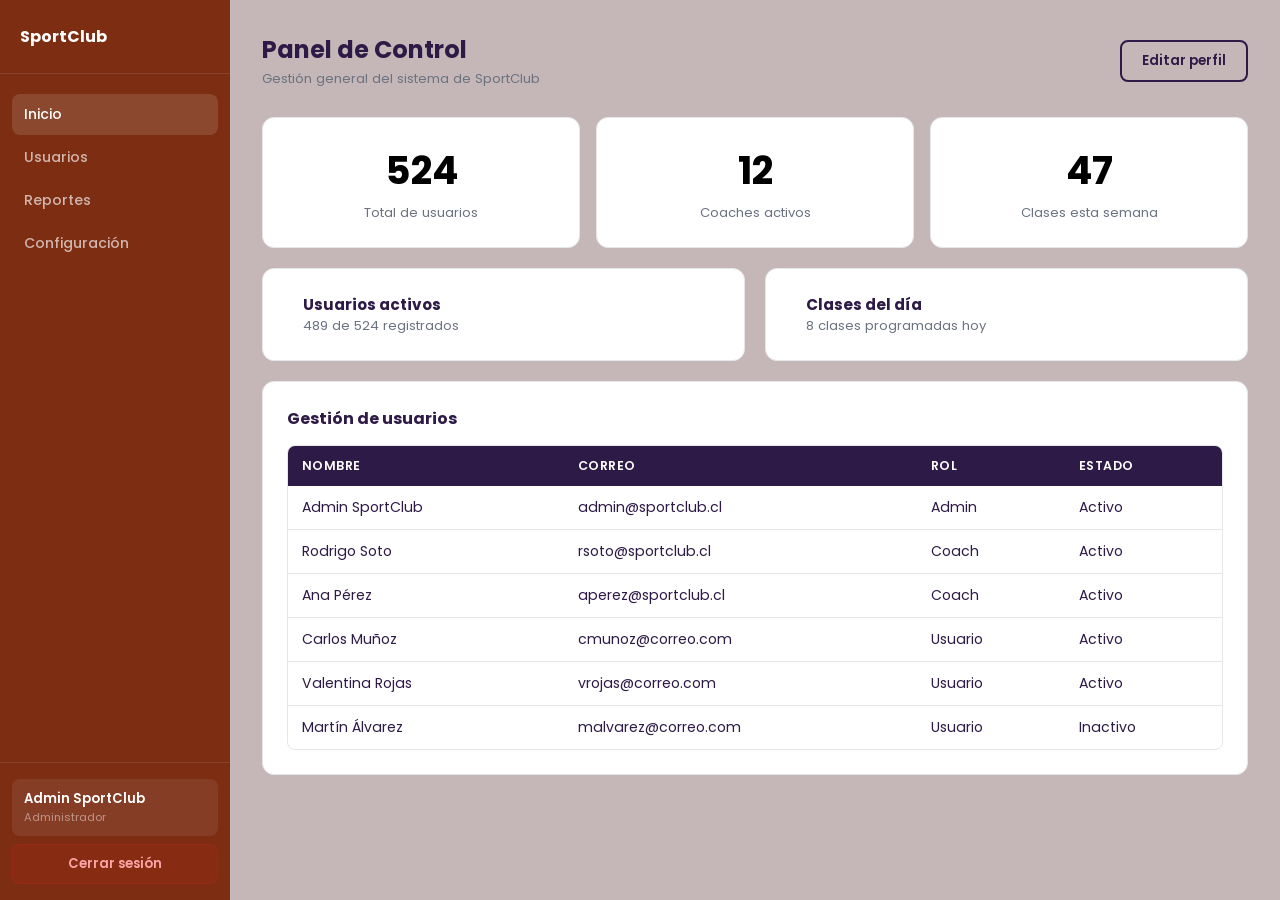
==== dashboard-admin.html @ 65fb562d "Muevo archivos a la raiz" ====
<!DOCTYPE html>
<html lang="es">
<head>
  <meta charset="UTF-8" />
  <meta name="viewport" content="width=device-width, initial-scale=1.0" />
  <title>SportClub – Administrador</title>
  <link rel="stylesheet" href="css/styles.css" />
  <style>
    .sidebar { background: #7C2D12; }
    .main    { background: #c5b7b7; }
  </style>
</head>
<body>

  <div class="dash-wrapper">

    <!-- barra lateral -->
    <aside class="sidebar">
      <div class="sidebar-logo">
        <span class="sidebar-logo-name">SportClub</span>
      </div>

      <nav class="sidebar-nav">
        <ul>
          <li><a href="#" class="active">Inicio</a></li>
          <li><a href="#usuarios">Usuarios</a></li>
          <li><a href="#reportes">Reportes</a></li>
          <li><a href="#configuracion">Configuración</a></li>
        </ul>
      </nav>

      <div class="sidebar-footer">
        <div class="sidebar-user">
          
          <div>
            <div class="sidebar-name">Admin SportClub</div>
            <div class="sidebar-role">Administrador</div>
          </div>
        </div>
        <a href="login.html" class="sidebar-logout"> Cerrar sesión</a>
      </div>
    </aside>

    <!-- principal -->
    <main class="main">

      <header class="page-header">
        <div>
          <h1 class="page-title">Panel de Control</h1>
          <p class="page-sub">Gestión general del sistema de SportClub</p>
        </div>
        <a href="#" class="btn btn-outline" style="font-size:0.85rem;padding:9px 20px;"> Editar perfil</a>
      </header>

      <!-- estadisticas simplecitas -->
      <div class="grid-3" style="margin-bottom:20px;" id="reportes">
        <div class="card" style="text-align:center;">
          <div style="font-size:2.4rem;font-weight:700;color:#000000;">524</div>
          <div style="font-size:0.82rem;color:var(--gray);margin-top:4px;">Total de usuarios</div>
        </div>
        <div class="card" style="text-align:center;">
          <div style="font-size:2.4rem;font-weight:700;color:#000000;">12</div>
          <div style="font-size:0.82rem;color:var(--gray);margin-top:4px;">Coaches activos</div>
        </div>
        <div class="card" style="text-align:center;">
          <div style="font-size:2.4rem;font-weight:700;color:#000000;">47</div>
          <div style="font-size:0.82rem;color:var(--gray);margin-top:4px;">Clases esta semana</div>
        </div>
      </div>

      <!-- informacion -->
      <div class="grid-2" style="margin-bottom:20px;">
        <div class="card" style="display:flex;align-items:center;gap:16px;">
          <div style="font-size:2rem;"></div>
          <div>
            <div style="font-weight:700;font-size:0.95rem;">Usuarios activos</div>
            <div style="font-size:0.82rem;color:var(--gray);">489 de 524 registrados</div>
          </div>
        </div>
        <div class="card" style="display:flex;align-items:center;gap:16px;">
          <div style="font-size:2rem;"></div>
          <div>
            <div style="font-weight:700;font-size:0.95rem;">Clases del día</div>
            <div style="font-size:0.82rem;color:var(--gray);">8 clases programadas hoy</div>
          </div>
        </div>
      </div>

      <!-- gestion de usuarios -->
      <section class="card" id="usuarios">
        <h2 class="section-title">Gestión de usuarios</h2>
        <div style="border-radius:8px;overflow:hidden;border:1px solid var(--border);">
          <table>
            <thead>
              <tr>
                <th>Nombre</th>
                <th>Correo</th>
                <th>Rol</th>
                <th>Estado</th>
              </tr>
            </thead>
            <tbody>
              <tr>
                <td>Admin SportClub</td>
                <td>admin@sportclub.cl</td>
                <td><span class=>Admin</span></td>
                <td><span class=>Activo</span></td>
              </tr>
              <tr>
                <td>Rodrigo Soto</td>
                <td>rsoto@sportclub.cl</td>
                <td><span class=>Coach</span></td>
                <td><span class=>Activo</span></td>
              </tr>
              <tr>
                <td>Ana Pérez</td>
                <td>aperez@sportclub.cl</td>
                <td><span class=>Coach</span></td>
                <td><span class=>Activo</span></td>
              </tr>
              <tr>
                <td>Carlos Muñoz</td>
                <td>cmunoz@correo.com</td>
                <td><span class=>Usuario</span></td>
                <td><span class=>Activo</span></td>
              </tr>
              <tr>
                <td>Valentina Rojas</td>
                <td>vrojas@correo.com</td>
                <td><span class=>Usuario</span></td>
                <td><span class=>Activo</span></td>
              </tr>
              <tr>
                <td>Martín Álvarez</td>
                <td>malvarez@correo.com</td>
                <td><span class=>Usuario</span></td>
                <td><span class=>Inactivo</span></td>
              </tr>
            </tbody>
          </table>
        </div>
      </section>

    </main>
  </div>

</body>
</html>
---- css/styles.css ----
/* ===== SPORTCLUB – ESTILOS GLOBALES ===== */
@import url('https://fonts.googleapis.com/css2?family=Poppins:wght@300;400;500;600;700&display=swap');

:root {
  --primary: #2E1A47;
  --accent:  #F2B705;
  --white:   #FFFFFF;
  --bg:      #F7F5FB;
  --gray:    #6B7280;
  --border:  #E5E7EB;
  --radius:  12px;
}

*, *::before, *::after { box-sizing: border-box; margin: 0; padding: 0; }

body {
  font-family: 'Poppins', sans-serif;
  background: var(--bg);
  color: var(--primary);
  min-height: 100vh;
}

a { text-decoration: none; color: inherit; }
ul { list-style: none; }

/* ===== BOTONES ===== */
.btn {
  display: inline-block;
  padding: 11px 26px;
  border-radius: 8px;
  font-family: 'Poppins', sans-serif;
  font-size: 0.9rem;
  font-weight: 600;
  cursor: pointer;
  border: none;
  transition: opacity 0.2s, transform 0.2s;
}
.btn:hover { opacity: 0.88; transform: translateY(-1px); }

.btn-primary  { background: var(--accent); color: var(--primary); }
.btn-outline  { background: transparent; color: var(--primary); border: 2px solid var(--primary); }
.btn-white    { background: var(--white); color: var(--primary); }
.btn-danger   { background: #dc2626; color: white; }

/* ===== TARJETA SIMPLE ===== */
.card {
  background: var(--white);
  border-radius: var(--radius);
  border: 1px solid var(--border);
  padding: 24px;
}

/* ===== FORMULARIO ===== */
.form-group { display: flex; flex-direction: column; gap: 6px; }

.form-group label {
  font-size: 0.82rem;
  font-weight: 600;
  color: var(--primary);
}

.form-group input,
.form-group select {
  padding: 11px 14px;
  border: 1.5px solid var(--border);
  border-radius: 8px;
  font-family: 'Poppins', sans-serif;
  font-size: 0.9rem;
  color: var(--primary);
  background: var(--white);
  outline: none;
  transition: border-color 0.2s;
}
.form-group input:focus,
.form-group select:focus { border-color: var(--accent); }

/* ===== LAYOUT AUTH ===== */
.auth-page {
  min-height: 100vh;
  display: flex;
  align-items: center;
  justify-content: center;
  background: var(--bg);
  padding: 24px;
}

.auth-box {
  background: var(--white);
  border-radius: var(--radius);
  border: 1px solid var(--border);
  padding: 40px 36px;
  width: 100%;
  max-width: 420px;
}

.auth-logo {
  display: flex;
  align-items: center;
  gap: 10px;
  margin-bottom: 28px;
}
.auth-logo-mark {
  width: 38px; height: 38px;
  background: var(--primary);
  border-radius: 8px;
  display: flex; align-items: center; justify-content: center;
  color: var(--accent);
  font-weight: 700;
  font-size: 0.95rem;
  letter-spacing: 0.02em;
}
.auth-logo-name { font-size: 1.15rem; font-weight: 700; color: var(--primary); }

.auth-title { font-size: 1.4rem; font-weight: 700; margin-bottom: 4px; }
.auth-subtitle { font-size: 0.85rem; color: var(--gray); margin-bottom: 24px; }

.auth-form { display: flex; flex-direction: column; gap: 16px; }

.auth-links {
  display: flex;
  flex-direction: column;
  align-items: center;
  gap: 8px;
  margin-top: 4px;
}
.auth-links a { font-size: 0.83rem; color: var(--gray); }
.auth-links a span { color: var(--primary); font-weight: 600; }
.auth-links a:hover { color: var(--primary); }

/* ===== LAYOUT DASHBOARD ===== */
.dash-wrapper { display: flex; min-height: 100vh; }

.sidebar {
  width: 230px;
  min-height: 100vh;
  display: flex;
  flex-direction: column;
  position: sticky;
  top: 0;
  height: 100vh;
  flex-shrink: 0;
}

.sidebar-logo {
  padding: 24px 20px;
  display: flex;
  align-items: center;
  gap: 10px;
  border-bottom: 1px solid rgba(255,255,255,0.1);
}
.sidebar-logo-mark {
  width: 34px; height: 34px;
  background: var(--accent);
  border-radius: 7px;
  display: flex; align-items: center; justify-content: center;
  font-weight: 700; font-size: 0.85rem;
  color: var(--primary);
  flex-shrink: 0;
}
.sidebar-logo-name { font-size: 1rem; font-weight: 700; color: white; }

.sidebar-nav { flex: 1; padding: 20px 12px; }
.sidebar-nav ul { display: flex; flex-direction: column; gap: 2px; }
.sidebar-nav a {
  display: flex;
  align-items: center;
  gap: 10px;
  padding: 10px 12px;
  border-radius: 8px;
  color: rgba(255,255,255,0.65);
  font-size: 0.88rem;
  font-weight: 500;
  transition: background 0.2s, color 0.2s;
}
.sidebar-nav a:hover,
.sidebar-nav a.active {
  background: rgba(255,255,255,0.12);
  color: white;
}

.sidebar-footer {
  padding: 16px 12px;
  border-top: 1px solid rgba(255,255,255,0.1);
  display: flex;
  flex-direction: column;
  gap: 8px;
}
.sidebar-user {
  display: flex; align-items: center; gap: 10px;
  padding: 10px 12px;
  background: rgba(255,255,255,0.08);
  border-radius: 8px;
}
.sidebar-avatar {
  width: 32px; height: 32px;
  border-radius: 50%;
  background: var(--accent);
  display: flex; align-items: center; justify-content: center;
  font-size: 0.75rem; font-weight: 700;
  color: var(--primary);
  flex-shrink: 0;
}
.sidebar-name { font-size: 0.82rem; font-weight: 600; color: white; }
.sidebar-role { font-size: 0.7rem; color: rgba(255,255,255,0.45); }

.sidebar-logout {
  display: flex; align-items: center; justify-content: center; gap: 6px;
  padding: 9px;
  border-radius: 8px;
  background: rgba(220,38,38,0.12);
  color: #fca5a5;
  font-size: 0.82rem;
  font-weight: 600;
  border: 1px solid rgba(220,38,38,0.18);
  transition: background 0.2s;
}
.sidebar-logout:hover { background: rgba(220,38,38,0.25); color: white; }

/* ===== MAIN ===== */
.main { flex: 1; padding: 32px; overflow-y: auto; }

.page-header {
  display: flex;
  align-items: center;
  justify-content: space-between;
  margin-bottom: 28px;
  flex-wrap: wrap;
  gap: 12px;
}
.page-title { font-size: 1.5rem; font-weight: 700; }
.page-sub { font-size: 0.82rem; color: var(--gray); margin-top: 2px; }

/* ===== GRIDS ===== */
.grid-2 { display: grid; grid-template-columns: 1fr 1fr; gap: 20px; }
.grid-3 { display: grid; grid-template-columns: repeat(3, 1fr); gap: 16px; }

/* ===== SECTION TITLE ===== */
.section-title {
  font-size: 1rem;
  font-weight: 700;
  margin-bottom: 14px;
  color: var(--primary);
}

/* ===== TABLE ===== */
table { width: 100%; border-collapse: collapse; }
thead tr { background: var(--primary); }
thead th {
  padding: 11px 14px;
  text-align: left;
  font-size: 0.78rem;
  font-weight: 600;
  color: white;
  letter-spacing: 0.04em;
  text-transform: uppercase;
}
tbody tr { border-bottom: 1px solid var(--border); }
tbody tr:last-child { border-bottom: none; }
tbody td { padding: 11px 14px; font-size: 0.88rem; }

/* ===== BADGE ===== */
.badge {
  display: inline-block;
  padding: 3px 10px;
  border-radius: 50px;
  font-size: 0.72rem;
  font-weight: 600;
}
.badge-green  { background: #dcfce7; color: #166534; }
.badge-blue   { background: #dbeafe; color: #1e40af; }
.badge-red    { background: #fee2e2; color: #991b1b; }
.badge-yellow { background: #fef9c3; color: #713f12; }

/* ===== LIST ITEMS ===== */
.list-item {
  display: flex;
  align-items: center;
  gap: 12px;
  padding: 12px 0;
  border-bottom: 1px solid var(--border);
  font-size: 0.88rem;
}
.list-item:last-child { border-bottom: none; }
.list-dot {
  width: 8px; height: 8px;
  border-radius: 50%;
  background: var(--accent);
  flex-shrink: 0;
}
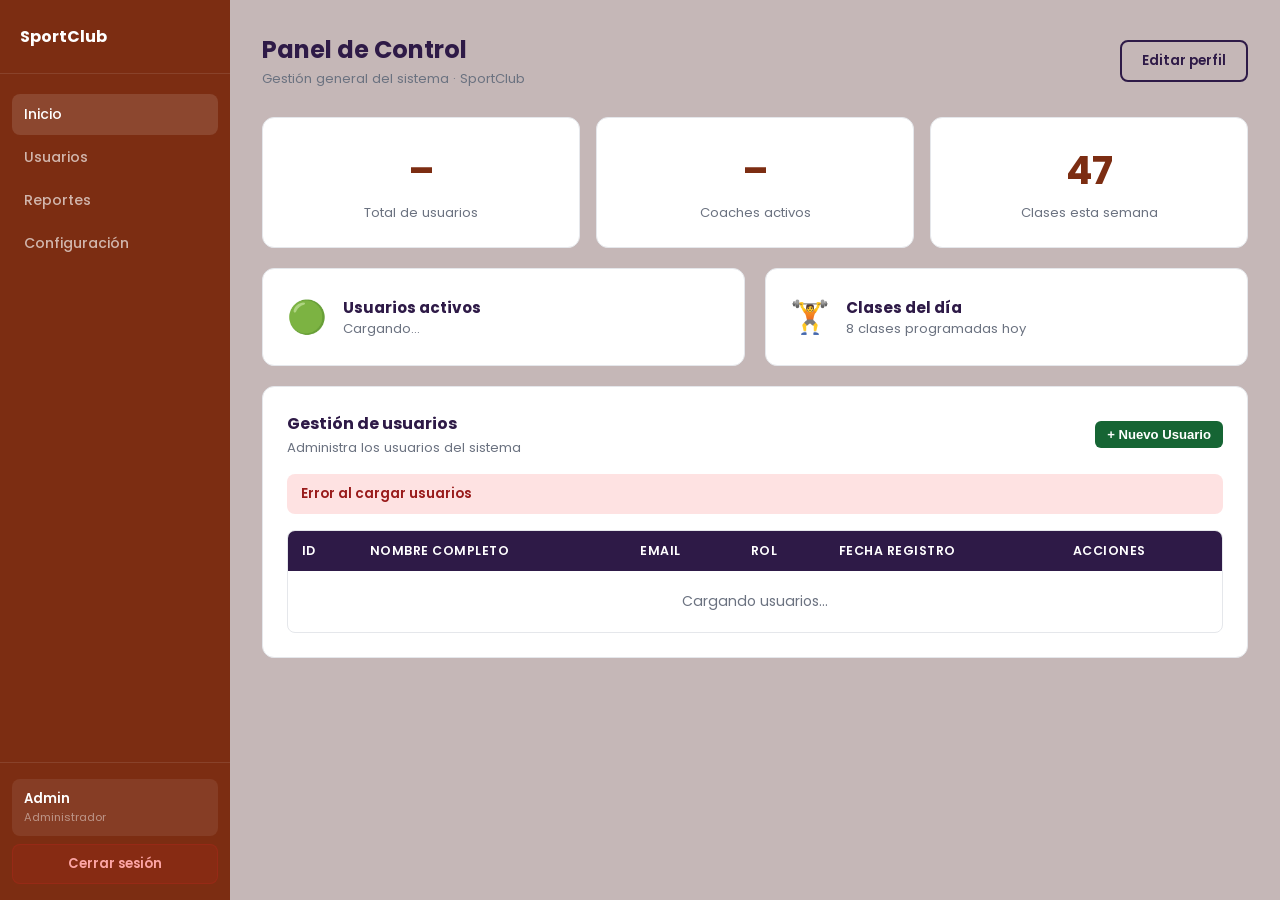
==== commit 0e4e6638: "feat: login API, registro, CRUD admin y perfil de usuario" ====
--- a/dashboard-admin.html
+++ b/dashboard-admin.html
@@ -8,18 +8,60 @@
   <style>
     .sidebar { background: #7C2D12; }
     .main    { background: #c5b7b7; }
+
+    .btn-blue   { background: #1A56A0; color: white; border: none; padding: 6px 12px; border-radius: 6px; cursor: pointer; font-size: 0.82rem; font-weight: 600; }
+    .btn-red    { background: #dc2626; color: white; border: none; padding: 6px 12px; border-radius: 6px; cursor: pointer; font-size: 0.82rem; font-weight: 600; }
+    .btn-green  { background: #166534; color: white; border: none; padding: 6px 12px; border-radius: 6px; cursor: pointer; font-size: 0.82rem; font-weight: 600; }
+
+    .badge-user  { background: #dcfce7; color: #166534; padding: 3px 10px; border-radius: 50px; font-size: 0.75rem; font-weight: 600; }
+    .badge-coach { background: #dbeafe; color: #1e40af; padding: 3px 10px; border-radius: 50px; font-size: 0.75rem; font-weight: 600; }
+    .badge-admin { background: #fee2e2; color: #991b1b; padding: 3px 10px; border-radius: 50px; font-size: 0.75rem; font-weight: 600; }
+
+    .input-error { border-color: #dc2626 !important; }
+    .error-msg   { color: #dc2626; font-size: 0.75rem; margin-top: 4px; display: none; }
+
+    /* MODAL */
+    .modal-overlay {
+      display: none;
+      position: fixed; inset: 0;
+      background: rgba(0,0,0,0.5);
+      z-index: 100;
+      align-items: center;
+      justify-content: center;
+    }
+    .modal-overlay.active { display: flex; }
+    .modal {
+      background: white;
+      border-radius: 12px;
+      padding: 32px;
+      width: 100%;
+      max-width: 480px;
+    }
+    .modal h3 { font-size: 1.1rem; font-weight: 700; margin-bottom: 20px; }
+    .modal-form { display: flex; flex-direction: column; gap: 14px; }
+    .modal-actions { display: flex; gap: 10px; justify-content: flex-end; margin-top: 8px; }
+
+    .feedback {
+      padding: 10px 14px;
+      border-radius: 8px;
+      font-size: 0.85rem;
+      font-weight: 600;
+      display: none;
+      margin-bottom: 16px;
+    }
+    .feedback.success { background: #dcfce7; color: #166534; display: block; }
+    .feedback.error   { background: #fee2e2; color: #991b1b; display: block; }
   </style>
 </head>
 <body>
 
   <div class="dash-wrapper">
 
-    <!-- barra lateral -->
+    <!-- SIDEBAR -->
     <aside class="sidebar">
       <div class="sidebar-logo">
         <span class="sidebar-logo-name">SportClub</span>
       </div>
-
       <nav class="sidebar-nav">
         <ul>
           <li><a href="#" class="active">Inicio</a></li>
@@ -28,57 +70,55 @@
           <li><a href="#configuracion">Configuración</a></li>
         </ul>
       </nav>
-
       <div class="sidebar-footer">
         <div class="sidebar-user">
-          
           <div>
-            <div class="sidebar-name">Admin SportClub</div>
+            <div class="sidebar-name" id="adminName">Admin</div>
             <div class="sidebar-role">Administrador</div>
           </div>
         </div>
-        <a href="login.html" class="sidebar-logout"> Cerrar sesión</a>
+        <a href="login.html" class="sidebar-logout" onclick="logout()">Cerrar sesión</a>
       </div>
     </aside>
 
-    <!-- principal -->
+    <!-- MAIN -->
     <main class="main">
 
       <header class="page-header">
         <div>
           <h1 class="page-title">Panel de Control</h1>
-          <p class="page-sub">Gestión general del sistema de SportClub</p>
-        </div>
-        <a href="#" class="btn btn-outline" style="font-size:0.85rem;padding:9px 20px;"> Editar perfil</a>
+          <p class="page-sub">Gestión general del sistema · SportClub</p>
+        </div>
+        <a href="#" class="btn btn-outline" style="font-size:0.85rem;padding:9px 20px;">Editar perfil</a>
       </header>
 
-      <!-- estadisticas simplecitas -->
+      <!-- ESTADÍSTICAS -->
       <div class="grid-3" style="margin-bottom:20px;" id="reportes">
         <div class="card" style="text-align:center;">
-          <div style="font-size:2.4rem;font-weight:700;color:#000000;">524</div>
+          <div style="font-size:2.4rem;font-weight:700;color:#7C2D12;" id="totalUsuarios">–</div>
           <div style="font-size:0.82rem;color:var(--gray);margin-top:4px;">Total de usuarios</div>
         </div>
         <div class="card" style="text-align:center;">
-          <div style="font-size:2.4rem;font-weight:700;color:#000000;">12</div>
+          <div style="font-size:2.4rem;font-weight:700;color:#7C2D12;" id="totalCoaches">–</div>
           <div style="font-size:0.82rem;color:var(--gray);margin-top:4px;">Coaches activos</div>
         </div>
         <div class="card" style="text-align:center;">
-          <div style="font-size:2.4rem;font-weight:700;color:#000000;">47</div>
+          <div style="font-size:2.4rem;font-weight:700;color:#7C2D12;">47</div>
           <div style="font-size:0.82rem;color:var(--gray);margin-top:4px;">Clases esta semana</div>
         </div>
       </div>
 
-      <!-- informacion -->
+      <!-- CARDS INFORMATIVAS -->
       <div class="grid-2" style="margin-bottom:20px;">
         <div class="card" style="display:flex;align-items:center;gap:16px;">
-          <div style="font-size:2rem;"></div>
+          <div style="font-size:2rem;">🟢</div>
           <div>
             <div style="font-weight:700;font-size:0.95rem;">Usuarios activos</div>
-            <div style="font-size:0.82rem;color:var(--gray);">489 de 524 registrados</div>
+            <div style="font-size:0.82rem;color:var(--gray);" id="usuariosActivos">Cargando...</div>
           </div>
         </div>
         <div class="card" style="display:flex;align-items:center;gap:16px;">
-          <div style="font-size:2rem;"></div>
+          <div style="font-size:2rem;">🏋️</div>
           <div>
             <div style="font-weight:700;font-size:0.95rem;">Clases del día</div>
             <div style="font-size:0.82rem;color:var(--gray);">8 clases programadas hoy</div>
@@ -86,56 +126,33 @@
         </div>
       </div>
 
-      <!-- gestion de usuarios -->
+      <!-- GESTIÓN DE USUARIOS -->
       <section class="card" id="usuarios">
-        <h2 class="section-title">Gestión de usuarios</h2>
+        <div style="display:flex;align-items:center;justify-content:space-between;margin-bottom:16px;">
+          <div>
+            <h2 class="section-title" style="margin-bottom:2px;">Gestión de usuarios</h2>
+            <p style="font-size:0.82rem;color:var(--gray);">Administra los usuarios del sistema</p>
+          </div>
+          <button class="btn-green" onclick="abrirModalCrear()">+ Nuevo Usuario</button>
+        </div>
+
+        <!-- Feedback -->
+        <div id="feedback" class="feedback"></div>
+
         <div style="border-radius:8px;overflow:hidden;border:1px solid var(--border);">
           <table>
             <thead>
               <tr>
-                <th>Nombre</th>
-                <th>Correo</th>
+                <th>ID</th>
+                <th>Nombre completo</th>
+                <th>Email</th>
                 <th>Rol</th>
-                <th>Estado</th>
+                <th>Fecha registro</th>
+                <th>Acciones</th>
               </tr>
             </thead>
-            <tbody>
-              <tr>
-                <td>Admin SportClub</td>
-                <td>admin@sportclub.cl</td>
-                <td><span class=>Admin</span></td>
-                <td><span class=>Activo</span></td>
-              </tr>
-              <tr>
-                <td>Rodrigo Soto</td>
-                <td>rsoto@sportclub.cl</td>
-                <td><span class=>Coach</span></td>
-                <td><span class=>Activo</span></td>
-              </tr>
-              <tr>
-                <td>Ana Pérez</td>
-                <td>aperez@sportclub.cl</td>
-                <td><span class=>Coach</span></td>
-                <td><span class=>Activo</span></td>
-              </tr>
-              <tr>
-                <td>Carlos Muñoz</td>
-                <td>cmunoz@correo.com</td>
-                <td><span class=>Usuario</span></td>
-                <td><span class=>Activo</span></td>
-              </tr>
-              <tr>
-                <td>Valentina Rojas</td>
-                <td>vrojas@correo.com</td>
-                <td><span class=>Usuario</span></td>
-                <td><span class=>Activo</span></td>
-              </tr>
-              <tr>
-                <td>Martín Álvarez</td>
-                <td>malvarez@correo.com</td>
-                <td><span class=>Usuario</span></td>
-                <td><span class=>Inactivo</span></td>
-              </tr>
+            <tbody id="usersTableBody">
+              <tr><td colspan="6" style="text-align:center;color:var(--gray);padding:20px;">Cargando usuarios...</td></tr>
             </tbody>
           </table>
         </div>
@@ -144,5 +161,271 @@
     </main>
   </div>
 
+  <!-- MODAL CREAR / EDITAR -->
+  <div class="modal-overlay" id="modalOverlay">
+    <div class="modal">
+      <h3 id="modalTitle">Nuevo Usuario</h3>
+      <div class="modal-form">
+        <input type="hidden" id="modalUserId" />
+
+        <div class="form-group">
+          <label>Nombre completo</label>
+          <input type="text" id="modalNombre" placeholder="Nombre completo" />
+          <span class="error-msg" id="err-nombre">El nombre es obligatorio</span>
+        </div>
+
+        <div class="form-group">
+          <label>Email</label>
+          <input type="email" id="modalEmail" placeholder="correo@ejemplo.com" />
+          <span class="error-msg" id="err-email">Email inválido</span>
+        </div>
+
+        <div class="form-group">
+          <label>Rol</label>
+          <select id="modalRol">
+            <option value="user">Usuario</option>
+            <option value="coach">Coach</option>
+            <option value="admin">Admin</option>
+          </select>
+        </div>
+
+        <div class="form-group" id="passwordField">
+          <label>Contraseña</label>
+          <input type="password" id="modalPassword" placeholder="Mínimo 8 caracteres" />
+          <span class="error-msg" id="err-password">Mínimo 8 caracteres</span>
+        </div>
+
+        <div class="form-group" id="passwordField2">
+          <label>Confirmar contraseña</label>
+          <input type="password" id="modalPassword2" placeholder="Repite la contraseña" />
+          <span class="error-msg" id="err-password2">Las contraseñas no coinciden</span>
+        </div>
+
+        <div class="modal-actions">
+          <button class="btn-red" onclick="cerrarModal()">Cancelar</button>
+          <button class="btn-green" onclick="guardarUsuario()">Guardar</button>
+        </div>
+      </div>
+    </div>
+  </div>
+
+  <script>
+    const API = "http://localhost:3000";
+
+    function getToken() {
+      return localStorage.getItem("token");
+    }
+
+    function logout() {
+      localStorage.removeItem("token");
+      localStorage.removeItem("user");
+    }
+
+    function mostrarFeedback(msg, tipo) {
+      const el = document.getElementById("feedback");
+      el.textContent = msg;
+      el.className = "feedback " + tipo;
+      setTimeout(() => { el.className = "feedback"; }, 3000);
+    }
+
+    function formatFecha(fecha) {
+      if (!fecha) return "–";
+      const d = new Date(fecha);
+      return d.toLocaleDateString("es-CL");
+    }
+
+    function badgeRol(rol) {
+      if (rol === "admin") return `<span class="badge-admin">admin</span>`;
+      if (rol === "coach") return `<span class="badge-coach">coach</span>`;
+      return `<span class="badge-user">user</span>`;
+    }
+
+    // Cargar nombre admin
+    const userGuardado = JSON.parse(localStorage.getItem("user") || "{}");
+    if (userGuardado.full_name) {
+      document.getElementById("adminName").textContent = userGuardado.full_name;
+    }
+
+    // LISTAR USUARIOS
+    async function cargarUsuarios() {
+      try {
+        const res = await fetch(`${API}/api/users`, {
+          headers: { Authorization: `Bearer ${getToken()}` }
+        });
+        const data = await res.json();
+
+        if (!data.ok) return;
+
+        const users = data.data;
+
+        // Estadísticas
+        document.getElementById("totalUsuarios").textContent = users.length;
+        document.getElementById("totalCoaches").textContent = users.filter(u => u.role === "coach").length;
+        document.getElementById("usuariosActivos").textContent = `${users.length} usuarios registrados`;
+
+        // Tabla
+        const tbody = document.getElementById("usersTableBody");
+        tbody.innerHTML = "";
+
+        users.forEach(user => {
+          tbody.innerHTML += `
+            <tr>
+              <td>${user.id}</td>
+              <td>${user.full_name}</td>
+              <td>${user.email}</td>
+              <td>${badgeRol(user.role)}</td>
+              <td>${formatFecha(user.created_at)}</td>
+              <td style="display:flex;gap:6px;">
+                <button class="btn-blue" onclick="abrirModalEditar(${user.id})">Editar</button>
+                <button class="btn-red" onclick="eliminarUsuario(${user.id})">Eliminar</button>
+              </td>
+            </tr>
+          `;
+        });
+
+      } catch (e) {
+        mostrarFeedback("Error al cargar usuarios", "error");
+      }
+    }
+
+    // MODAL CREAR
+    function abrirModalCrear() {
+      document.getElementById("modalTitle").textContent = "Nuevo Usuario";
+      document.getElementById("modalUserId").value = "";
+      document.getElementById("modalNombre").value = "";
+      document.getElementById("modalEmail").value = "";
+      document.getElementById("modalRol").value = "user";
+      document.getElementById("modalPassword").value = "";
+      document.getElementById("modalPassword2").value = "";
+      document.getElementById("passwordField").style.display = "block";
+      document.getElementById("passwordField2").style.display = "block";
+      document.getElementById("modalOverlay").classList.add("active");
+    }
+
+    // MODAL EDITAR
+    async function abrirModalEditar(id) {
+      try {
+        const res = await fetch(`${API}/api/users/${id}`, {
+          headers: { Authorization: `Bearer ${getToken()}` }
+        });
+        const data = await res.json();
+        const user = data.data;
+
+        document.getElementById("modalTitle").textContent = "Editar Usuario";
+        document.getElementById("modalUserId").value = user.id;
+        document.getElementById("modalNombre").value = user.full_name;
+        document.getElementById("modalEmail").value = user.email;
+        document.getElementById("modalRol").value = user.role;
+        document.getElementById("passwordField").style.display = "none";
+        document.getElementById("passwordField2").style.display = "none";
+        document.getElementById("modalOverlay").classList.add("active");
+
+      } catch (e) {
+        mostrarFeedback("Error al cargar usuario", "error");
+      }
+    }
+
+    function cerrarModal() {
+      document.getElementById("modalOverlay").classList.remove("active");
+    }
+
+    // GUARDAR (CREAR O EDITAR)
+    async function guardarUsuario() {
+      const id       = document.getElementById("modalUserId").value;
+      const nombre   = document.getElementById("modalNombre").value.trim();
+      const email    = document.getElementById("modalEmail").value.trim();
+      const rol      = document.getElementById("modalRol").value;
+      const password = document.getElementById("modalPassword").value.trim();
+      const password2 = document.getElementById("modalPassword2").value.trim();
+
+      // Limpiar errores
+      document.querySelectorAll(".error-msg").forEach(e => e.style.display = "none");
+      document.querySelectorAll(".input-error").forEach(e => e.classList.remove("input-error"));
+
+      let valido = true;
+
+      if (!nombre) {
+        document.getElementById("err-nombre").style.display = "block";
+        document.getElementById("modalNombre").classList.add("input-error");
+        valido = false;
+      }
+      if (!email || !/^[^\s@]+@[^\s@]+\.[^\s@]+$/.test(email)) {
+        document.getElementById("err-email").style.display = "block";
+        document.getElementById("modalEmail").classList.add("input-error");
+        valido = false;
+      }
+      if (!id && password.length < 8) {
+        document.getElementById("err-password").style.display = "block";
+        document.getElementById("modalPassword").classList.add("input-error");
+        valido = false;
+      }
+      if (!id && password !== password2) {
+        document.getElementById("err-password2").style.display = "block";
+        document.getElementById("modalPassword2").classList.add("input-error");
+        valido = false;
+      }
+
+      if (!valido) return;
+
+      try {
+        let res;
+        if (id) {
+          // EDITAR
+          res = await fetch(`${API}/api/users/${id}`, {
+            method: "PUT",
+            headers: { "Content-Type": "application/json", Authorization: `Bearer ${getToken()}` },
+            body: JSON.stringify({ full_name: nombre, email, role: rol })
+          });
+        } else {
+          // CREAR
+          res = await fetch(`${API}/api/users`, {
+            method: "POST",
+            headers: { "Content-Type": "application/json", Authorization: `Bearer ${getToken()}` },
+            body: JSON.stringify({ full_name: nombre, email, password, role: rol, must_change_password: false })
+          });
+        }
+
+        const data = await res.json();
+
+        if (data.ok) {
+          cerrarModal();
+          mostrarFeedback(id ? "Usuario actualizado correctamente" : "Usuario creado correctamente", "success");
+          cargarUsuarios();
+        } else {
+          mostrarFeedback(data.message || "Error al guardar", "error");
+        }
+
+      } catch (e) {
+        mostrarFeedback("Error al conectar con el servidor", "error");
+      }
+    }
+
+    // ELIMINAR
+    async function eliminarUsuario(id) {
+      if (!confirm("¿Estás seguro de eliminar este usuario?")) return;
+
+      try {
+        const res = await fetch(`${API}/api/users/${id}`, {
+          method: "DELETE",
+          headers: { Authorization: `Bearer ${getToken()}` }
+        });
+        const data = await res.json();
+
+        if (data.ok) {
+          mostrarFeedback("Usuario eliminado correctamente", "success");
+          cargarUsuarios();
+        } else {
+          mostrarFeedback(data.message || "Error al eliminar", "error");
+        }
+
+      } catch (e) {
+        mostrarFeedback("Error al conectar con el servidor", "error");
+      }
+    }
+
+    // Iniciar
+    cargarUsuarios();
+  </script>
+
 </body>
-</html>
+</html>
--- a/css/styles.css
+++ b/css/styles.css
@@ -1,4 +1,4 @@
-/* ===== SPORTCLUB – ESTILOS GLOBALES ===== */
+
 @import url('https://fonts.googleapis.com/css2?family=Poppins:wght@300;400;500;600;700&display=swap');
 
 :root {
